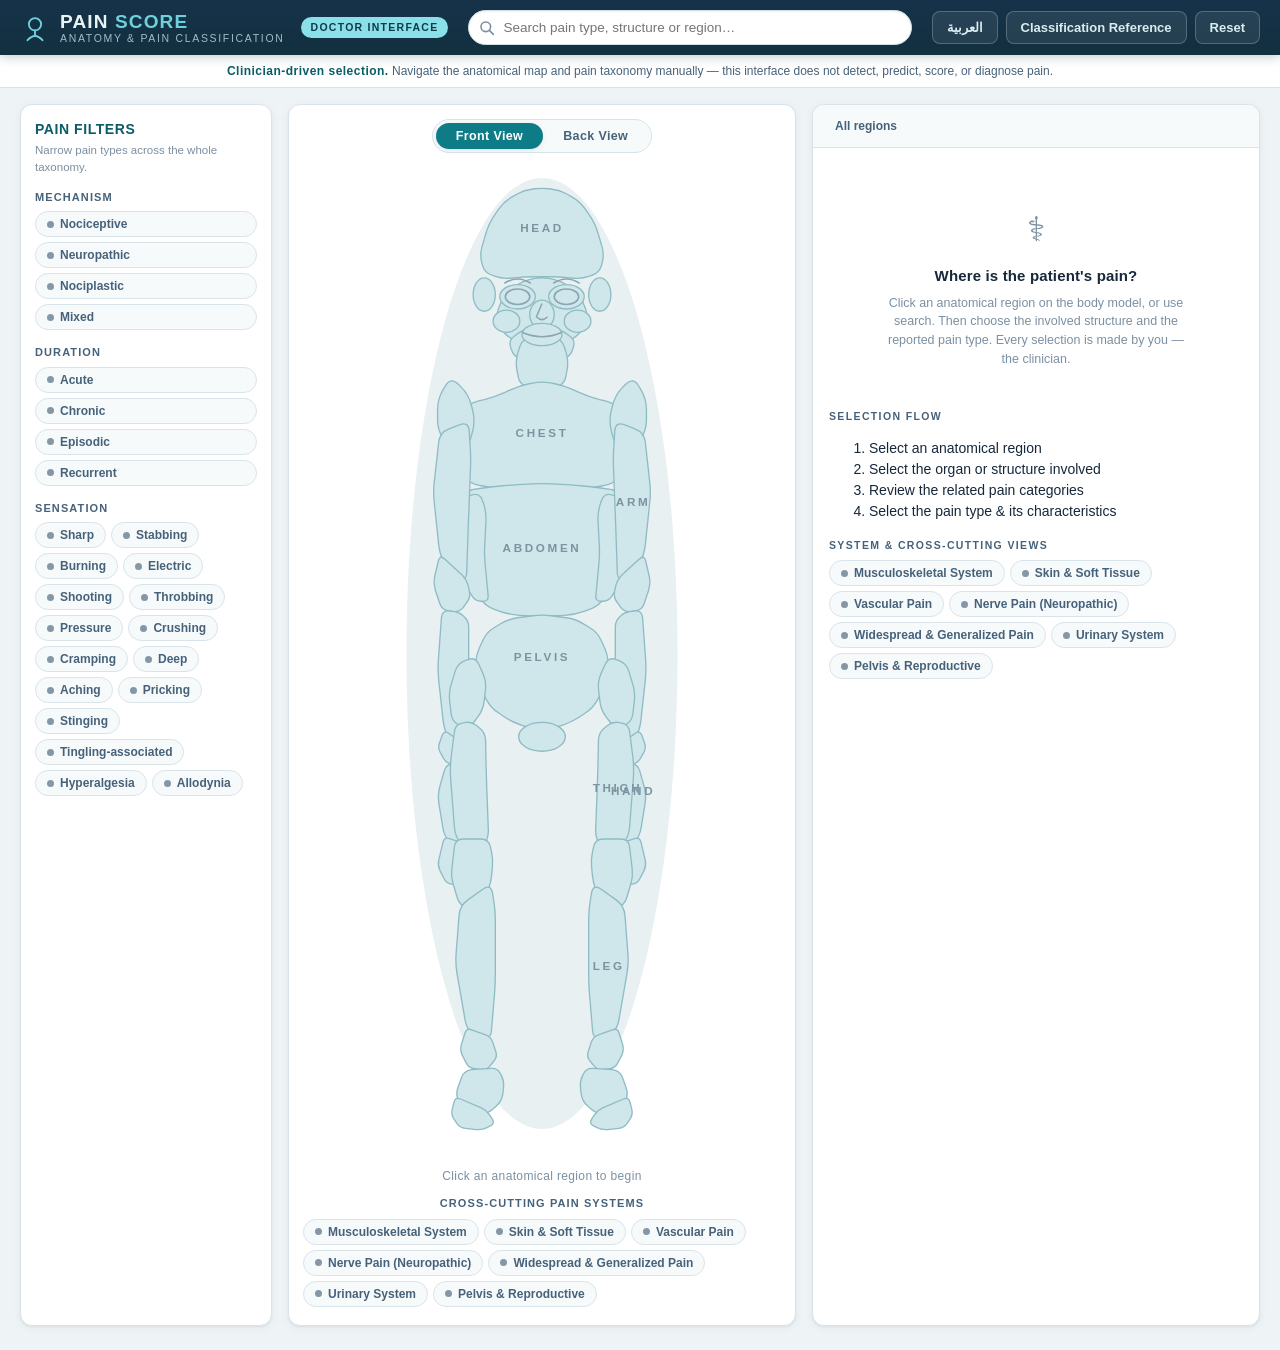
==== index.html @ d4c39cae "first commit" ====
<!DOCTYPE html>
<html lang="en">
<head>
  <meta charset="UTF-8">
  <meta name="viewport" content="width=device-width, initial-scale=1.0">
  <title>PAIN SCORE — Doctor Interface</title>
  <meta name="description" content="Interactive anatomy and pain-classification reference for clinicians. Frontend-only; no AI, no sensors, no backend.">
  <link rel="stylesheet" href="css/styles.css">
</head>
<body>

<header class="topbar">
  <div class="brand">
    <div class="logo" aria-hidden="true">
      <svg viewBox="0 0 32 32" width="30" height="30">
        <circle cx="16" cy="12" r="6.5" fill="none" stroke="currentColor" stroke-width="2"/>
        <path d="M8 29 Q16 20 24 29" fill="none" stroke="currentColor" stroke-width="2" stroke-linecap="round"/>
        <path d="M16 18.5 L16 24" stroke="currentColor" stroke-width="2" stroke-linecap="round"/>
      </svg>
    </div>
    <div class="brand-text">
      <span class="brand-name">PAIN&nbsp;<span class="accent">SCORE</span></span>
      <span class="brand-sub">Anatomy &amp; Pain Classification</span>
    </div>
    <span class="role-badge">Doctor Interface</span>
  </div>

  <div class="search-wrap">
    <svg class="search-icon" viewBox="0 0 20 20" width="16" height="16" aria-hidden="true">
      <circle cx="8.5" cy="8.5" r="6" fill="none" stroke="currentColor" stroke-width="2"/>
      <path d="M13 13 L18 18" stroke="currentColor" stroke-width="2" stroke-linecap="round"/>
    </svg>
    <input id="searchInput" type="search" placeholder="Search pain type, structure or region…"
           autocomplete="off" spellcheck="false" aria-label="Search pain type, structure or region">
    <div id="searchResults" class="search-results" hidden></div>
  </div>

  <div class="topbar-actions">
    <button id="langBtn" class="btn btn-ghost" type="button" aria-label="Switch language">العربية</button>
    <button id="refBtn" class="btn btn-ghost" type="button">Classification Reference</button>
    <button id="homeBtn" class="btn btn-ghost" type="button">Reset</button>
  </div>
</header>

<div class="notice">
  <strong>Clinician-driven selection.</strong>
  Navigate the anatomical map and pain taxonomy manually — this interface does not
  detect, predict, score, or diagnose pain.
</div>

<main class="layout">

  <!-- LEFT: filters -->
  <aside class="panel panel-left" aria-label="Pain filters">
    <div class="panel-head">
      <h2>Pain Filters</h2>
      <button id="clearFiltersBtn" class="btn btn-tiny" type="button" hidden>Clear all</button>
    </div>
    <p class="panel-hint">Narrow pain types across the whole taxonomy.</p>

    <div class="filter-group" data-filter="mechanisms">
      <h3>Mechanism</h3>
      <div class="chips" id="mechanismChips"></div>
    </div>
    <div class="filter-group" data-filter="durations">
      <h3>Duration</h3>
      <div class="chips" id="durationChips"></div>
    </div>
    <div class="filter-group" data-filter="characteristics">
      <h3>Sensation</h3>
      <div class="chips chips-wrap" id="sensationChips"></div>
    </div>
  </aside>

  <!-- CENTER: body model -->
  <section class="panel panel-center" aria-label="Interactive human anatomy">
    <div class="view-toggle" role="tablist" aria-label="Body view">
      <button class="view-btn active" data-view="front" role="tab" aria-selected="true" type="button">Front View</button>
      <button class="view-btn" data-view="back" role="tab" aria-selected="false" type="button">Back View</button>
    </div>

    <div class="body-stage">
      <div id="bodyFront" class="body-view is-active"></div>
      <div id="bodyBack" class="body-view"></div>
    </div>

    <div class="body-hint" id="bodyHint">Click an anatomical region to begin</div>

    <div class="quick-access">
      <h3>Cross-cutting pain systems</h3>
      <div class="chips chips-wrap" id="quickAccess"></div>
    </div>
  </section>

  <!-- RIGHT: detail panel -->
  <aside class="panel panel-right" id="detailPanel" aria-label="Pain classification detail">
    <nav class="breadcrumbs" id="breadcrumbs" aria-label="Breadcrumb"></nav>
    <div class="detail-scroll" id="detail"></div>
  </aside>

</main>

<!-- Classification reference modal -->
<div id="modal" class="modal" hidden>
  <div class="modal-backdrop" id="modalBackdrop"></div>
  <div class="modal-card" role="dialog" aria-modal="true" aria-labelledby="modalTitle">
    <div class="modal-head">
      <h2 id="modalTitle">Pain Classification Reference</h2>
      <button id="modalClose" class="btn btn-tiny" type="button" aria-label="Close">✕</button>
    </div>
    <div class="modal-body" id="modalBody"></div>
  </div>
</div>

<div id="tooltip" class="tooltip" hidden></div>

<script src="js/i18n.js"></script>
<script src="js/data/classification.js"></script>
<script src="js/data/head-face.js"></script>
<script src="js/data/eye.js"></script>
<script src="js/data/ent.js"></script>
<script src="js/data/neck.js"></script>
<script src="js/data/chest.js"></script>
<script src="js/data/back.js"></script>
<script src="js/data/abdomen.js"></script>
<script src="js/data/urinary.js"></script>
<script src="js/data/pelvis-repro.js"></script>
<script src="js/data/upper-limb.js"></script>
<script src="js/data/lower-limb.js"></script>
<script src="js/data/musculoskeletal.js"></script>
<script src="js/data/skin-soft-tissue.js"></script>
<script src="js/data/neuropathic.js"></script>
<script src="js/data/vascular.js"></script>
<script src="js/data/generalized.js"></script>
<script src="js/bodymap.js"></script>
<script src="js/app.js"></script>
</body>
</html>
---- css/styles.css ----
/* =====================================================================
   PAIN SCORE — Doctor Interface
   Clean medical UI. Frontend-only.
   ===================================================================== */

:root {
  --bg:            #eef3f5;
  --panel:         #ffffff;
  --panel-alt:     #f6fafb;
  --ink:           #16283a;
  --ink-soft:      #46627a;
  --ink-mute:      #7b90a2;
  --line:          #d9e4ea;
  --line-strong:   #c1d2db;
  --primary:       #0e7c86;
  --primary-dark:  #0a5c66;
  --primary-soft:  #e2f1f3;
  --accent:        #1f8fa8;
  --warn:          #c98a12;
  --warn-soft:     #fdf1d7;
  --danger:        #b3402f;
  --radius:        12px;
  --shadow-sm:     0 1px 2px rgba(22,40,58,.06), 0 2px 8px rgba(22,40,58,.05);
  --shadow-md:     0 6px 24px rgba(22,40,58,.12);
  --sans: "Segoe UI", -apple-system, BlinkMacSystemFont, "Helvetica Neue", Arial, "Noto Sans", sans-serif;
}

* { box-sizing: border-box; }

html, body { height: 100%; }

body {
  margin: 0;
  background: var(--bg);
  color: var(--ink);
  font-family: var(--sans);
  font-size: 14px;
  line-height: 1.5;
  -webkit-font-smoothing: antialiased;
}

h1, h2, h3, h4 { margin: 0; font-weight: 650; letter-spacing: .01em; }

button { font-family: inherit; }

/* ---------------------------------------------------------------- top bar */
.topbar {
  display: flex;
  align-items: center;
  gap: 20px;
  padding: 10px 20px;
  background: linear-gradient(180deg, #16324a, #12303f);
  color: #eaf3f6;
  position: sticky;
  top: 0;
  z-index: 40;
  box-shadow: 0 2px 10px rgba(18,48,63,.25);
}

.brand { display: flex; align-items: center; gap: 10px; }
.brand .logo { color: #6fd0dd; display: flex; }
.brand-text { display: flex; flex-direction: column; line-height: 1.15; }
.brand-name { font-size: 19px; font-weight: 700; letter-spacing: .06em; }
.brand-name .accent { color: #6fd0dd; }
.brand-sub { font-size: 10.5px; letter-spacing: .16em; text-transform: uppercase; color: #9fbcc9; }

.role-badge {
  margin-left: 6px;
  padding: 3px 10px;
  font-size: 10.5px;
  font-weight: 700;
  letter-spacing: .12em;
  text-transform: uppercase;
  color: #0d3b48;
  background: #8adfe9;
  border-radius: 20px;
}

.search-wrap {
  flex: 1 1 auto;
  max-width: 520px;
  position: relative;
  margin-left: auto;
}
.search-icon {
  position: absolute; left: 11px; top: 50%; transform: translateY(-50%);
  color: var(--ink-mute); pointer-events: none;
}
#searchInput {
  width: 100%;
  padding: 9px 12px 9px 34px;
  font-size: 13.5px;
  color: var(--ink);
  background: #fff;
  border: 1px solid #cfe0e6;
  border-radius: 22px;
  outline: none;
  box-shadow: inset 0 1px 2px rgba(22,40,58,.06);
}
#searchInput:focus { border-color: var(--accent); box-shadow: 0 0 0 3px rgba(31,143,168,.25); }

.search-results {
  position: absolute;
  top: calc(100% + 6px);
  left: 0; right: 0;
  background: #fff;
  border: 1px solid var(--line);
  border-radius: var(--radius);
  box-shadow: var(--shadow-md);
  max-height: 380px;
  overflow-y: auto;
  z-index: 60;
  padding: 6px;
}
.sr-group { padding: 6px 10px 2px; font-size: 10px; letter-spacing: .14em; text-transform: uppercase; color: var(--ink-mute); }
.sr-item {
  display: block; width: 100%; text-align: left;
  padding: 7px 10px; border: 0; background: none; cursor: pointer;
  border-radius: 8px; font-size: 13px; color: var(--ink);
}
.sr-item:hover, .sr-item:focus-visible { background: var(--primary-soft); outline: none; }
.sr-item .sr-path { display: block; font-size: 11px; color: var(--ink-mute); }
.sr-empty { padding: 12px; color: var(--ink-mute); font-size: 12.5px; text-align: center; }

.topbar-actions { display: flex; gap: 8px; }
.btn {
  border: 1px solid transparent;
  border-radius: 8px;
  padding: 8px 14px;
  font-size: 13px;
  font-weight: 600;
  cursor: pointer;
  transition: background .15s, color .15s, border-color .15s;
}
.btn-ghost { background: rgba(255,255,255,.08); color: #d9ecf1; border-color: rgba(255,255,255,.22); }
.btn-ghost:hover { background: rgba(255,255,255,.16); }
.btn-tiny { padding: 4px 10px; font-size: 11.5px; border-radius: 6px; background: var(--primary-soft); color: var(--primary-dark); border-color: #bfe0e4; }
.btn-tiny:hover { background: #cfeaec; }
.btn-primary { background: var(--primary); color: #fff; }
.btn-primary:hover { background: var(--primary-dark); }

/* ---------------------------------------------------------------- notice */
.notice {
  background: #fff;
  border-bottom: 1px solid var(--line);
  padding: 7px 20px;
  font-size: 12px;
  color: var(--ink-soft);
  text-align: center;
}
.notice strong { color: var(--primary-dark); letter-spacing: .04em; }

/* ---------------------------------------------------------------- layout */
.layout {
  display: grid;
  grid-template-columns: 252px minmax(0, 1fr) 448px;
  gap: 16px;
  padding: 16px 20px 24px;
  align-items: stretch;
  max-width: 1560px;
  margin: 0 auto;
}

.panel {
  background: var(--panel);
  border: 1px solid var(--line);
  border-radius: var(--radius);
  box-shadow: var(--shadow-sm);
  min-height: 0;
}

.panel-left { padding: 14px 14px 18px; }
.panel-right { display: flex; flex-direction: column; padding: 0; overflow: hidden; }
.panel-center { display: flex; flex-direction: column; align-items: center; padding: 14px 14px 18px; }

.panel-head { display: flex; align-items: center; justify-content: space-between; margin-bottom: 2px; }
.panel-head h2 { font-size: 14px; letter-spacing: .04em; text-transform: uppercase; color: var(--primary-dark); }
.panel-hint { margin: 0 0 12px; font-size: 11.5px; color: var(--ink-mute); }

/* ---------------------------------------------------------------- filters */
.filter-group { margin-bottom: 14px; }
.filter-group h3 {
  font-size: 11px; letter-spacing: .1em; text-transform: uppercase;
  color: var(--ink-soft); margin-bottom: 6px;
}
.chips { display: flex; flex-direction: column; gap: 5px; }
.chips-wrap { flex-direction: row; flex-wrap: wrap; }
.chip {
  display: inline-flex; align-items: center; gap: 6px;
  padding: 5px 11px;
  font-size: 12px; font-weight: 600;
  color: var(--ink-soft);
  background: var(--panel-alt);
  border: 1px solid var(--line);
  border-radius: 16px;
  cursor: pointer;
  transition: all .13s;
  text-align: left;
}
.chip:hover { border-color: var(--accent); color: var(--primary-dark); }
.chip[aria-pressed="true"] {
  background: var(--primary); color: #fff; border-color: var(--primary-dark);
}
.chip .dot { width: 7px; height: 7px; border-radius: 50%; background: currentColor; opacity: .65; }

/* ---------------------------------------------------------------- body stage */
.view-toggle {
  display: inline-flex;
  background: var(--panel-alt);
  border: 1px solid var(--line);
  border-radius: 20px;
  padding: 3px;
  margin-bottom: 6px;
}
.view-btn {
  border: 0; background: none; cursor: pointer;
  padding: 6px 20px; border-radius: 16px;
  font-size: 12.5px; font-weight: 650; letter-spacing: .03em;
  color: var(--ink-soft);
}
.view-btn.active { background: var(--primary); color: #fff; box-shadow: var(--shadow-sm); }

.body-stage {
  position: relative;
  width: 100%;
  flex: 1 1 auto;
  min-height: 420px;
  display: flex;
  align-items: flex-start;
  justify-content: center;
}
.body-view { display: none; width: 100%; max-width: 400px; }
.body-view.is-active { display: block; animation: fadein .25s ease; }
@keyframes fadein { from { opacity: 0; transform: translateY(4px); } to { opacity: 1; transform: none; } }
.body-svg { width: 100%; height: auto; display: block; }

.silhouette { fill: #e8f0f2; }

.region {
  fill: #cfe6ea;
  stroke: #8fbcc4;
  stroke-width: 1.2;
  cursor: pointer;
  transition: fill .15s, stroke .15s, opacity .2s;
}
.region:hover { fill: #9ed4dc; stroke: #3e8d99; }
.region:active { fill: #8ac6d0; }
.region.dimmed { opacity: .22; }
.region.has-match { fill: #ffe6a8; stroke: #c99a17; }
.region.has-match:hover { fill: #ffd97a; }
.region.current { fill: #8cc6d0; stroke: var(--primary-dark); stroke-width: 2.4; }
.region:focus-visible { outline: none; stroke: var(--primary-dark); stroke-width: 2.6; }

.g-decor path,
.g-decor ellipse { fill: none; stroke: #8aa6b2; stroke-width: 1.4; pointer-events: none; }
.g-tags text {
  fill: #7c93a1; font-size: 10.5px; font-weight: 700; letter-spacing: 2.4px;
  pointer-events: none; text-transform: uppercase;
}

.body-hint {
  margin-top: 8px;
  font-size: 12px;
  color: var(--ink-mute);
  letter-spacing: .03em;
  text-align: center;
  min-height: 18px;
}

.quick-access { width: 100%; margin-top: 10px; }
.quick-access h3 {
  font-size: 11px; letter-spacing: .1em; text-transform: uppercase;
  color: var(--ink-soft); margin-bottom: 7px; text-align: center;
}

/* ---------------------------------------------------------------- detail panel */
.breadcrumbs {
  display: flex; flex-wrap: wrap; align-items: center; gap: 4px;
  padding: 11px 16px;
  background: var(--panel-alt);
  border-bottom: 1px solid var(--line);
  font-size: 12px;
  min-height: 42px;
}
.crumb {
  border: 0; background: none; padding: 3px 6px; border-radius: 6px;
  cursor: pointer; color: var(--ink-soft); font-size: 12px; font-weight: 600;
}
.crumb:hover { background: var(--primary-soft); color: var(--primary-dark); }
.crumb.current { color: var(--ink); cursor: default; }
.crumb.current:hover { background: none; }
.crumb-sep { color: var(--line-strong); }

.detail-scroll { flex: 1 1 auto; overflow-y: auto; padding: 16px; }

.detail-empty { text-align: center; color: var(--ink-mute); padding: 40px 18px; }
.detail-empty .big { font-size: 34px; margin-bottom: 10px; }
.detail-empty h3 { color: var(--ink); font-size: 15px; margin-bottom: 6px; }
.detail-empty p { font-size: 12.5px; margin: 0 auto; max-width: 300px; }

.module-head { margin-bottom: 14px; }
.module-head h2 { font-size: 19px; }
.module-head .module-blurb { color: var(--ink-soft); font-size: 12.5px; margin-top: 4px; }
.module-stats { font-size: 11.5px; color: var(--ink-mute); margin-top: 6px; letter-spacing: .03em; }

.struct-grid { display: grid; grid-template-columns: 1fr 1fr; gap: 10px; }
.struct-card {
  text-align: left; cursor: pointer;
  background: var(--panel-alt);
  border: 1px solid var(--line);
  border-radius: 10px;
  padding: 11px 12px;
  transition: border-color .13s, box-shadow .13s, transform .13s;
}
.struct-card:hover { border-color: var(--accent); box-shadow: var(--shadow-sm); transform: translateY(-1px); }
.struct-card h4 { font-size: 13.5px; margin-bottom: 3px; }
.struct-card .count { font-size: 11px; color: var(--ink-mute); }
.struct-card .group-tag {
  display: inline-block; margin-top: 6px; font-size: 10px; letter-spacing: .08em;
  text-transform: uppercase; color: var(--primary-dark); background: var(--primary-soft);
  border-radius: 10px; padding: 2px 8px;
}

.group-label {
  font-size: 11px; letter-spacing: .12em; text-transform: uppercase; color: var(--ink-mute);
  margin: 16px 0 8px; padding-bottom: 4px; border-bottom: 1px solid var(--line);
}

.pain-row {
  display: flex; align-items: center; gap: 10px;
  width: 100%; text-align: left;
  padding: 9px 11px; margin-bottom: 6px;
  background: #fff; border: 1px solid var(--line); border-radius: 9px;
  cursor: pointer; transition: border-color .13s, box-shadow .13s;
}
.pain-row:hover { border-color: var(--accent); box-shadow: var(--shadow-sm); }
.pain-row.dimmed { opacity: .28; }
.pain-row .pname { font-size: 13px; font-weight: 600; flex: 1 1 auto; }
.pain-row .pchars { font-size: 11px; color: var(--ink-mute); }
.pain-row .arrow { color: var(--line-strong); }

.badge {
  display: inline-block; font-size: 10.5px; font-weight: 700;
  letter-spacing: .05em; padding: 2.5px 8px; border-radius: 10px;
  white-space: nowrap;
}
.badge-cat { background: #e8eef7; color: #33517a; }
.badge-cat.visceral { background: #fbe9e6; color: #97392c; }
.badge-cat.somatic { background: #e6f1f4; color: #246878; }
.badge-cat.neuro { background: #f0e9fb; color: #5b3b96; }
.badge-cat.vasc { background: #fde8ee; color: #96244a; }
.badge-cat.noci { background: #e9f7ec; color: #2a7242; }
.badge-cat.mixed { background: #f6efe2; color: #8a5f14; }
.badge-mech { background: var(--panel-alt); color: var(--ink-soft); border: 1px solid var(--line); }
.badge-dur { background: #eef2f5; color: var(--ink-soft); border: 1px solid var(--line); }

/* pain detail card */
.pain-detail { }
.pain-detail .pd-title { font-size: 20px; font-weight: 700; line-height: 1.25; }
.pain-detail .pd-path { font-size: 12px; color: var(--ink-mute); margin: 5px 0 12px; }
.pd-badges { display: flex; flex-wrap: wrap; gap: 6px; margin-bottom: 14px; }

.pd-section { margin-bottom: 16px; }
.pd-section h4 {
  font-size: 10.5px; letter-spacing: .13em; text-transform: uppercase;
  color: var(--ink-soft); margin-bottom: 6px;
}
.pd-desc { font-size: 13px; color: var(--ink); background: var(--panel-alt); border-left: 3px solid var(--accent); padding: 9px 12px; border-radius: 0 8px 8px 0; }
.pd-list { list-style: none; margin: 0; padding: 0; display: flex; flex-wrap: wrap; gap: 6px; }
.pd-list li {
  font-size: 12px; padding: 4px 10px; border-radius: 12px;
  background: #fff; border: 1px solid var(--line); color: var(--ink-soft);
}
.pd-list.dot li { background: var(--primary-soft); border-color: #c8e2e6; color: var(--primary-dark); font-weight: 600; }
.pd-note {
  font-size: 11px; color: var(--ink-mute); margin-top: 14px; padding-top: 10px;
  border-top: 1px dashed var(--line-strong);
}
.pd-nav { display: flex; gap: 8px; margin-top: 16px; }

/* filtered results */
.filter-summary { font-size: 12.5px; color: var(--ink-soft); margin-bottom: 12px; }
.result-group { margin-bottom: 14px; }
.result-group h4 { font-size: 12px; color: var(--primary-dark); margin-bottom: 6px; cursor: pointer; }

/* ---------------------------------------------------------------- tooltip */
.tooltip {
  position: fixed;
  z-index: 100;
  pointer-events: none;
  background: #16324a;
  color: #eaf3f6;
  padding: 7px 11px;
  border-radius: 8px;
  font-size: 12px;
  font-weight: 600;
  box-shadow: var(--shadow-md);
  white-space: nowrap;
  transform: translate(-50%, calc(-100% - 12px));
}
.tooltip .tt-sub { display: block; font-weight: 400; font-size: 10.5px; color: #a8c6d4; letter-spacing: .04em; }

/* ---------------------------------------------------------------- modal */
.modal { position: fixed; inset: 0; z-index: 90; }
.modal-backdrop { position: absolute; inset: 0; background: rgba(14,32,44,.45); backdrop-filter: blur(2px); }
.modal-card {
  position: absolute; top: 50%; left: 50%; transform: translate(-50%, -50%);
  width: min(720px, calc(100vw - 40px)); max-height: 84vh;
  background: #fff; border-radius: 14px; box-shadow: 0 20px 60px rgba(10,26,38,.35);
  display: flex; flex-direction: column; overflow: hidden;
}
.modal-head {
  display: flex; align-items: center; justify-content: space-between;
  padding: 14px 18px; border-bottom: 1px solid var(--line); background: var(--panel-alt);
}
.modal-head h2 { font-size: 16px; color: var(--primary-dark); }
.modal-body { padding: 16px 18px 22px; overflow-y: auto; }
.modal-body h3 { font-size: 13.5px; color: var(--ink); margin: 16px 0 6px; }
.modal-body h3:first-child { margin-top: 0; }
.modal-body p { font-size: 12.5px; color: var(--ink-soft); margin: 0 0 6px; }
.modal-body ul { margin: 4px 0 8px; padding-left: 20px; font-size: 12.5px; color: var(--ink-soft); }
.modal-body .note-box {
  background: var(--warn-soft); border: 1px solid #ecd9a8; color: #6b5216;
  border-radius: 8px; padding: 10px 12px; font-size: 12px; margin-top: 14px;
}
.ref-table { width: 100%; border-collapse: collapse; font-size: 12.5px; margin-top: 6px; }
.ref-table th, .ref-table td { text-align: left; padding: 6px 8px; border-bottom: 1px solid var(--line); vertical-align: top; }
.ref-table th { font-size: 10.5px; letter-spacing: .1em; text-transform: uppercase; color: var(--ink-mute); }

/* ---------------------------------------------------------------- responsive */
@media (max-width: 1180px) {
  .layout { grid-template-columns: 220px minmax(0, 1fr) 400px; }
}
@media (max-width: 1000px) {
  .layout { grid-template-columns: 1fr; }
  .panel-left { order: 3; }
  .panel-center { order: 1; }
  .panel-right { order: 2; min-height: 320px; }
  .body-stage { min-height: 340px; }
  .search-wrap { max-width: none; order: 5; flex-basis: 100%; margin-left: 0; }
  .topbar { flex-wrap: wrap; }
  .topbar-actions { margin-left: auto; }
  .struct-grid { grid-template-columns: 1fr; }
}
@media (max-width: 640px) {
  .layout { padding: 12px 10px 18px; gap: 12px; }
  .topbar { padding: 10px 12px; gap: 10px; }
  .role-badge { display: none; }
  .brand-sub { display: none; }
}

/* ---------------------------------------------------------------- RTL (Arabic) */
html[dir="rtl"] body { direction: rtl; text-align: right; }

html[dir="rtl"] .search-wrap { margin-left: 0; margin-right: auto; }
html[dir="rtl"] .search-icon { left: auto; right: 11px; }
html[dir="rtl"] #searchInput { padding: 9px 34px 9px 12px; }
html[dir="rtl"] .topbar-actions { margin-left: 0; margin-right: auto; }

html[dir="rtl"] .panel-head,
html[dir="rtl"] .pd-nav,
html[dir="rtl"] .result-group h4 { direction: rtl; }

/* flex rows read right-to-left */
html[dir="rtl"] .topbar,
html[dir="rtl"] .breadcrumbs,
html[dir="rtl"] .pd-badges,
html[dir="rtl"] .pd-list,
html[dir="rtl"] .chips,
html[dir="rtl"] .pain-row,
html[dir="rtl"] .struct-card,
html[dir="rtl"] .view-toggle,
html[dir="rtl"] .modal-head { direction: rtl; }

html[dir="rtl"] .pain-row .arrow { transform: scaleX(-1); }
html[dir="rtl"] .pd-desc { border-left: none; border-right: 3px solid var(--accent); border-radius: 8px 0 0 8px; }
html[dir="rtl"] .crumb-sep { transform: scaleX(-1); }

/* the body figure itself stays LTR — anatomy diagrams are not mirrored */
html[dir="rtl"] .body-stage { direction: ltr; }
html[dir="rtl"] .g-tags text { direction: ltr; }

html[dir="rtl"] .tooltip { transform: translate(-50%, calc(-100% - 12px)); }
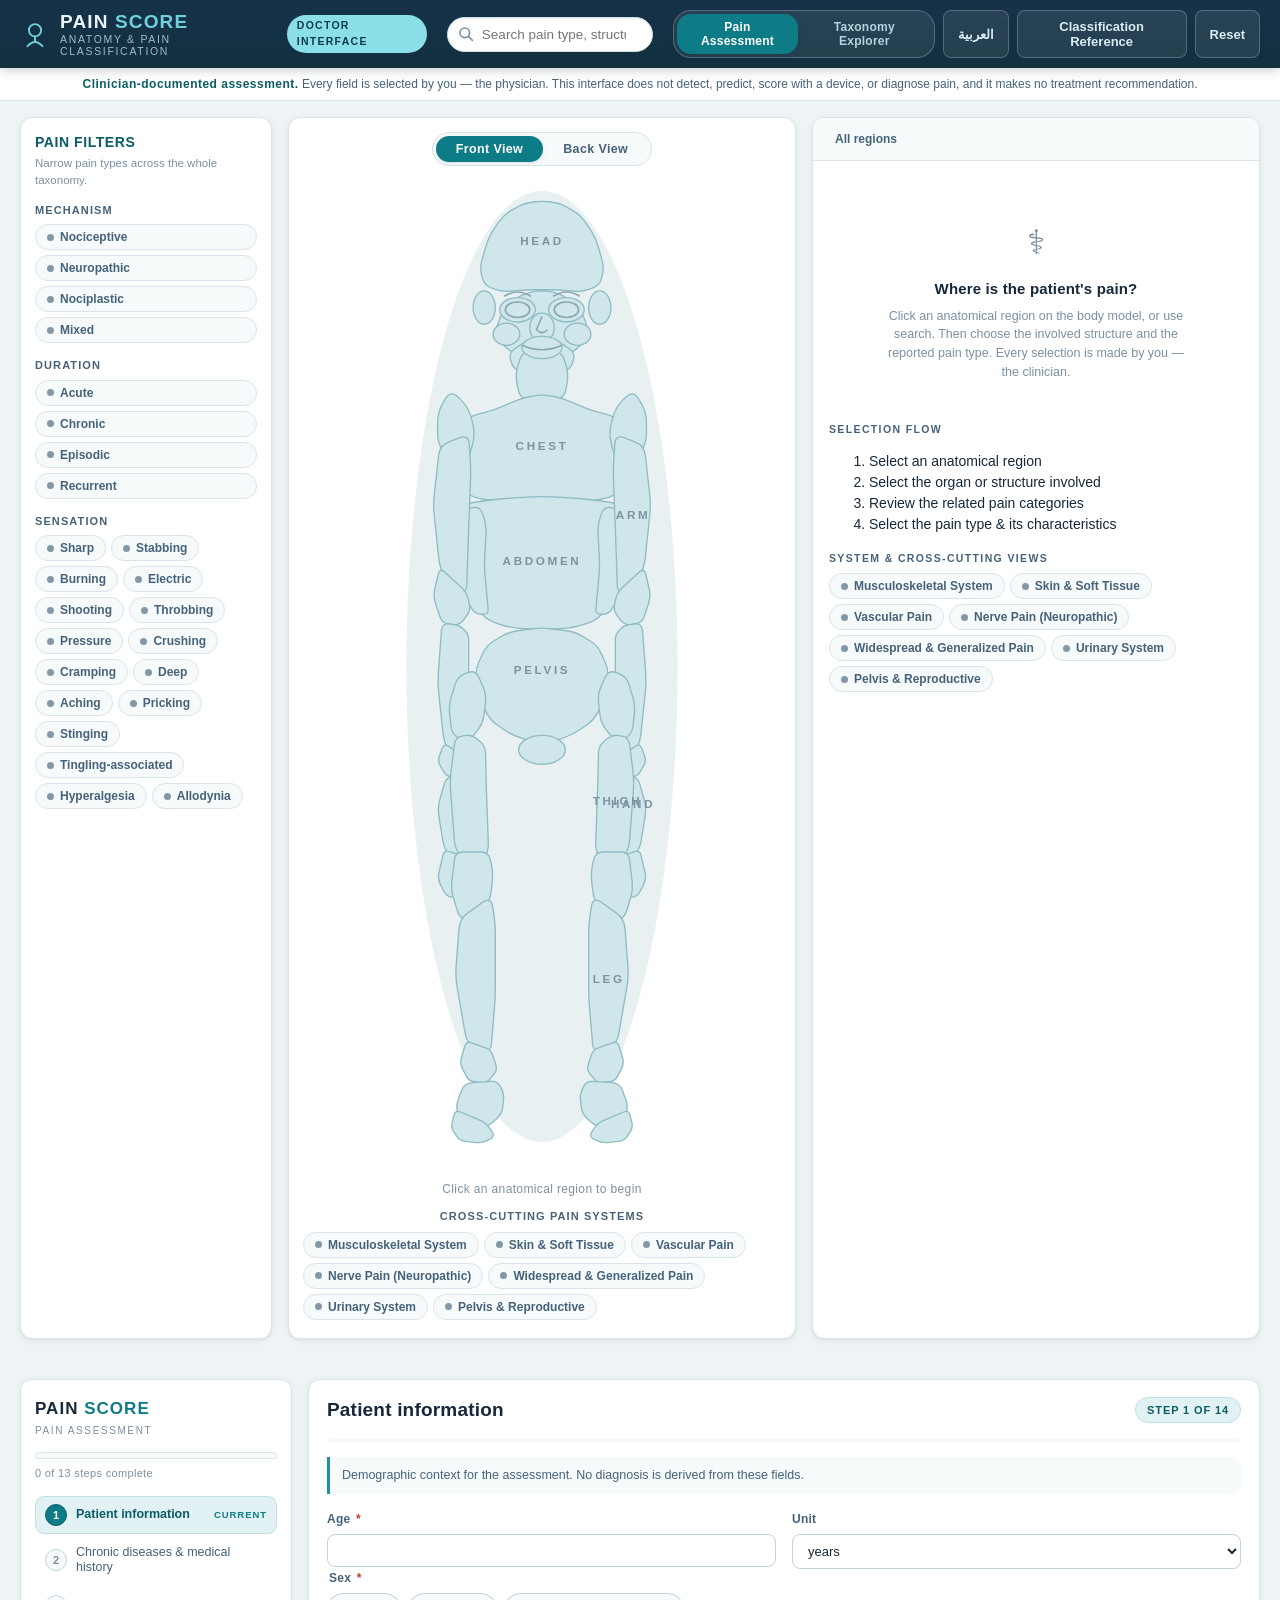
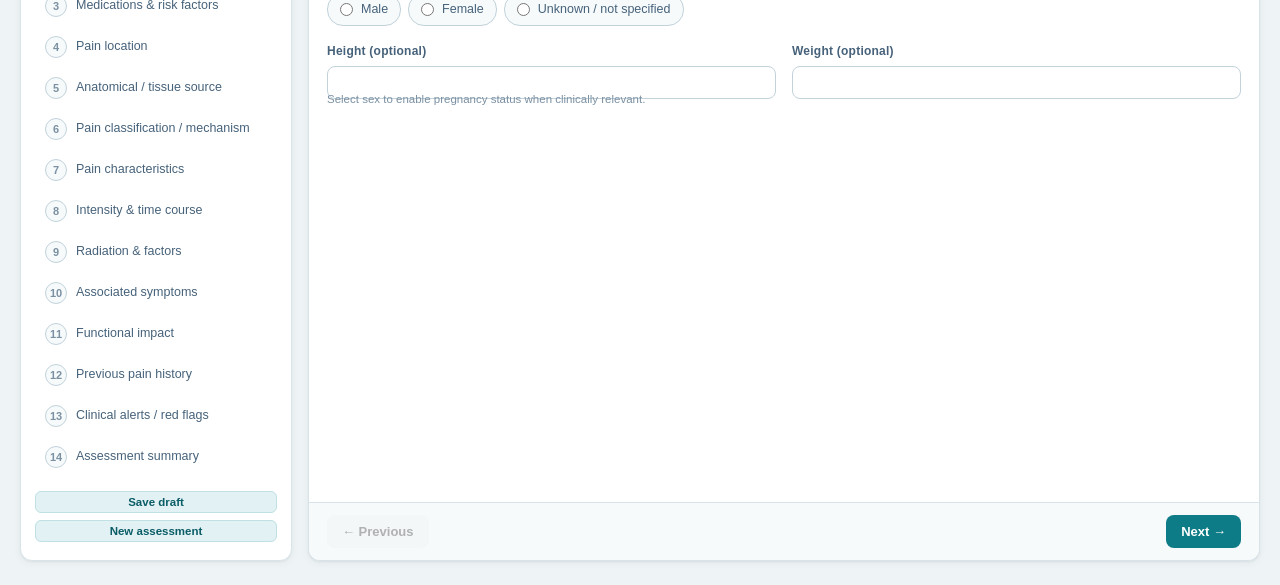
==== commit 51a0cf14: "Add end-to-end tests for mode switching and wizard functionality - Implement `test-modes.js` to veri" ====
--- a/index.html
+++ b/index.html
@@ -36,6 +36,10 @@
   </div>
 
   <div class="topbar-actions">
+    <div class="mode-switch" role="tablist" aria-label="Application mode">
+      <button class="mode-btn active" data-mode="assess" role="tab" aria-selected="true" type="button">Pain Assessment</button>
+      <button class="mode-btn" data-mode="explore" role="tab" aria-selected="false" type="button">Taxonomy Explorer</button>
+    </div>
     <button id="langBtn" class="btn btn-ghost" type="button" aria-label="Switch language">العربية</button>
     <button id="refBtn" class="btn btn-ghost" type="button">Classification Reference</button>
     <button id="homeBtn" class="btn btn-ghost" type="button">Reset</button>
@@ -48,7 +52,7 @@
   detect, predict, score, or diagnose pain.
 </div>
 
-<main class="layout">
+<main class="layout" id="explorerView" hidden>
 
   <!-- LEFT: filters -->
   <aside class="panel panel-left" aria-label="Pain filters">
@@ -112,10 +116,63 @@
   </div>
 </div>
 
+<!-- Assessment wizard -->
+<main id="wizardView" class="wizard-view">
+  <aside class="wiz-side" aria-label="Assessment steps">
+    <div class="wiz-side-head">
+      <span class="wiz-brand">PAIN&nbsp;<span class="accent">SCORE</span></span>
+      <span class="wiz-sub">Pain Assessment</span>
+    </div>
+    <div class="wiz-progress-top">
+      <div class="wiz-progress-track"><div id="wizBar" class="wiz-progress-bar" role="progressbar"
+        aria-valuemin="0" aria-valuemax="100" aria-valuenow="0"></div></div>
+      <div id="wizProgressLabel" class="wiz-progress-label"></div>
+    </div>
+    <ol id="wizSteps" class="wiz-steps"></ol>
+    <div class="wiz-side-actions">
+      <button id="wizSaveDraft" class="btn btn-tiny" type="button">Save draft</button>
+      <button id="wizNew" class="btn btn-tiny" type="button">New assessment</button>
+    </div>
+  </aside>
+
+  <section class="wiz-main">
+    <div id="wizDraftBar" class="wiz-draft-bar" hidden></div>
+    <header class="wiz-head">
+      <div>
+        <h2 id="wizTitle"></h2>
+      </div>
+      <span id="wizBadge" class="wiz-badge"></span>
+    </header>
+    <div class="wiz-progress-thin"><div id="wizBarThin" class="wiz-progress-thin-bar"></div></div>
+    <div id="wizErrors" class="wiz-errors" hidden tabindex="-1"></div>
+    <div id="wizBody" class="wiz-body"></div>
+    <footer class="wiz-foot">
+      <button id="wizPrev" class="btn" type="button">← Previous</button>
+      <span id="wizSaveState" class="wiz-save-state" aria-live="polite"></span>
+      <button id="wizNext" class="btn btn-primary" type="button">Next →</button>
+    </footer>
+  </section>
+</main>
+
+<!-- Assessment confirm dialog -->
+<div id="wizConfirm" class="modal" hidden>
+  <div class="modal-backdrop" id="wizConfirmBackdrop"></div>
+  <div class="modal-card" role="alertdialog" aria-modal="true" aria-labelledby="wizConfirmTitle" aria-describedby="wizConfirmBody">
+    <div class="modal-head"><h2 id="wizConfirmTitle"></h2></div>
+    <div class="modal-body" id="wizConfirmBody"></div>
+    <div class="modal-foot">
+      <button class="btn btn-tiny" type="button" id="wizConfirmNo">No</button>
+      <button class="btn btn-primary" type="button" id="wizConfirmYes">Continue</button>
+    </div>
+  </div>
+</div>
+
 <div id="tooltip" class="tooltip" hidden></div>
 
 <script src="js/i18n.js"></script>
 <script src="js/data/classification.js"></script>
+<script src="js/data/assessment-options.js"></script>
+<script src="js/data/pain-descriptors.js"></script>
 <script src="js/data/head-face.js"></script>
 <script src="js/data/eye.js"></script>
 <script src="js/data/ent.js"></script>
@@ -134,5 +191,6 @@
 <script src="js/data/generalized.js"></script>
 <script src="js/bodymap.js"></script>
 <script src="js/app.js"></script>
+<script src="js/wizard.js"></script>
 </body>
 </html>
--- a/css/styles.css
+++ b/css/styles.css
@@ -482,3 +482,341 @@
 
 html[dir="rtl"] .tooltip { transform: translate(-50%, calc(-100% - 12px)); }
 
+/* =====================================================================
+   Mode switch (assessment / explorer)
+   ===================================================================== */
+.mode-switch {
+  display: inline-flex;
+  background: rgba(255,255,255,.08);
+  border: 1px solid rgba(255,255,255,.22);
+  border-radius: 18px;
+  padding: 3px;
+}
+.mode-btn {
+  border: 0; background: none; cursor: pointer;
+  padding: 5px 14px; border-radius: 14px;
+  font-size: 12px; font-weight: 650; letter-spacing: .02em;
+  color: #b6d3dd;
+}
+.mode-btn.active { background: var(--primary); color: #fff; box-shadow: var(--shadow-sm); }
+.mode-btn:hover:not(.active) { color: #eaf3f6; }
+
+/* =====================================================================
+   Assessment wizard
+   ===================================================================== */
+.wizard-view {
+  display: grid;
+  grid-template-columns: 272px minmax(0, 1fr);
+  gap: 0;
+  max-width: 1560px;
+  margin: 0 auto;
+  padding: 16px 20px 24px;
+  min-height: calc(100vh - 96px);
+}
+.wizard-view[hidden] { display: none; }
+
+/* ---- sidebar ---- */
+.wiz-side {
+  background: var(--panel);
+  border: 1px solid var(--line);
+  border-radius: var(--radius);
+  box-shadow: var(--shadow-sm);
+  padding: 16px 14px 18px;
+  display: flex; flex-direction: column;
+  position: sticky; top: 66px; align-self: start;
+  max-height: calc(100vh - 90px);
+}
+.wiz-side-head { margin-bottom: 14px; }
+.wiz-brand { font-size: 17px; font-weight: 700; letter-spacing: .06em; color: var(--ink); }
+.wiz-brand .accent { color: var(--primary); }
+.wiz-sub {
+  display: block; font-size: 10px; letter-spacing: .16em; text-transform: uppercase;
+  color: var(--ink-mute); margin-top: 2px;
+}
+.wiz-progress-top { margin-bottom: 14px; }
+.wiz-progress-track { height: 7px; background: var(--panel-alt); border: 1px solid var(--line); border-radius: 20px; overflow: hidden; }
+.wiz-progress-bar { height: 100%; width: 0; background: linear-gradient(90deg, var(--primary), var(--accent)); transition: width .3s; }
+.wiz-progress-label { font-size: 11px; color: var(--ink-mute); margin-top: 6px; letter-spacing: .03em; }
+
+.wiz-steps { list-style: none; margin: 0; padding: 0; flex: 1 1 auto; overflow-y: auto; }
+.wstep { margin-bottom: 3px; }
+.wstep-btn {
+  display: flex; align-items: center; gap: 9px; width: 100%; text-align: left;
+  border: 1px solid transparent; background: none; cursor: pointer;
+  padding: 7px 9px; border-radius: 9px; font-size: 12.5px; color: var(--ink-soft);
+  transition: background .13s, color .13s;
+}
+.wstep-btn:hover { background: var(--primary-soft); }
+.wstep-no {
+  flex: 0 0 22px; height: 22px; border-radius: 50%;
+  display: inline-flex; align-items: center; justify-content: center;
+  font-size: 11px; font-weight: 700;
+  background: var(--panel-alt); border: 1px solid var(--line-strong); color: var(--ink-mute);
+}
+.wstep-t { flex: 1 1 auto; line-height: 1.25; }
+.wstep-here { font-size: 9.5px; letter-spacing: .1em; text-transform: uppercase; color: var(--primary); }
+.wstep.cur .wstep-btn { background: var(--primary-soft); border-color: #bfe0e4; color: var(--primary-dark); font-weight: 650; }
+.wstep.cur .wstep-no { background: var(--primary); border-color: var(--primary-dark); color: #fff; }
+.wstep.done .wstep-no { background: #e3f3ec; border-color: #7fbf9e; color: #2a7242; }
+.wiz-side-actions { display: flex; flex-direction: column; gap: 7px; margin-top: 12px; }
+
+/* ---- main column ---- */
+.wiz-main {
+  background: var(--panel);
+  border: 1px solid var(--line);
+  border-radius: var(--radius);
+  box-shadow: var(--shadow-sm);
+  margin-left: 16px;
+  display: flex; flex-direction: column;
+  min-height: 0;
+}
+.wiz-draft-bar { margin: 12px 18px 0; }
+.draft-msg {
+  background: var(--warn-soft); border: 1px solid #ecd9a8; color: #6b5216;
+  border-radius: 9px; padding: 9px 12px; font-size: 12.5px;
+  display: flex; align-items: center; gap: 10px; flex-wrap: wrap;
+}
+.wiz-head {
+  display: flex; align-items: center; justify-content: space-between; gap: 14px;
+  padding: 16px 18px 6px;
+}
+.wiz-head h2 { font-size: 19px; color: var(--ink); }
+.wiz-badge {
+  flex: 0 0 auto; font-size: 11px; font-weight: 700; letter-spacing: .08em;
+  text-transform: uppercase; color: var(--primary-dark);
+  background: var(--primary-soft); border: 1px solid #bfe0e4; border-radius: 14px; padding: 4px 11px;
+}
+.wiz-progress-thin { height: 5px; background: var(--panel-alt); margin: 8px 18px 0; border-radius: 20px; overflow: hidden; }
+.wiz-progress-thin-bar { height: 100%; width: 0; background: linear-gradient(90deg, var(--primary), var(--accent)); transition: width .3s; }
+.wiz-errors {
+  margin: 10px 18px 0; background: #fdeeea; border: 1px solid #efc3b8; color: #8f3222;
+  border-radius: 9px; padding: 10px 13px; font-size: 12.5px;
+}
+.wiz-errors[hidden] { display: none; }
+.wiz-errors ul { margin: 6px 0 0; padding-left: 19px; }
+.wiz-errors strong { display: block; }
+
+.wiz-body { flex: 1 1 auto; overflow-y: auto; padding: 14px 18px 18px; }
+
+.wiz-foot {
+  display: flex; align-items: center; gap: 12px;
+  padding: 12px 18px; border-top: 1px solid var(--line); background: var(--panel-alt);
+  border-radius: 0 0 var(--radius) var(--radius);
+}
+.wiz-foot .btn-primary { margin-left: auto; }
+.wiz-save-state { font-size: 11.5px; color: var(--ink-mute); }
+
+/* ---- form primitives ---- */
+.fhint-top {
+  font-size: 12.5px; color: var(--ink-soft); background: var(--panel-alt);
+  border-left: 3px solid var(--accent); padding: 9px 12px; border-radius: 0 8px 8px 0;
+  margin-bottom: 16px;
+}
+.fblock { margin-bottom: 16px; }
+.fblock-inline { margin-bottom: 0; }
+.frow { display: flex; gap: 16px; align-items: flex-start; flex-wrap: wrap; }
+.frow > .fblock { flex: 1 1 240px; min-width: 200px; }
+.frow-2 > .fblock { flex: 1 1 300px; }
+.fseparate { height: 1px; background: var(--line); margin: 18px 0; }
+
+.flabel {
+  display: block; font-size: 12px; font-weight: 650; color: var(--ink-soft);
+  margin-bottom: 6px; letter-spacing: .02em;
+}
+.flabel .req { color: var(--danger); margin-left: 2px; }
+.fhint { font-size: 11.5px; color: var(--ink-mute); margin: -8px 0 14px; }
+.fblock + .fhint { margin-top: -10px; }
+.finput {
+  width: 100%; padding: 8px 11px; font-size: 13px; font-family: inherit;
+  color: var(--ink); background: #fff; border: 1px solid var(--line-strong);
+  border-radius: 8px; outline: none; transition: border-color .13s, box-shadow .13s;
+}
+.finput:focus { border-color: var(--accent); box-shadow: 0 0 0 3px rgba(31,143,168,.18); }
+.farea { resize: vertical; min-height: 56px; }
+select.finput { cursor: pointer; }
+.fcheck { display: inline-flex; align-items: center; gap: 8px; font-size: 12.5px; color: var(--ink-soft); cursor: pointer; }
+
+fieldset.fradio-set { border: 0; margin: 0; padding: 0; }
+.fradio { display: flex; flex-direction: column; gap: 6px; }
+.fradio-wrap { flex-direction: row; flex-wrap: wrap; gap: 7px; }
+.rlab {
+  display: inline-flex; align-items: center; gap: 8px; cursor: pointer;
+  padding: 6px 12px; border: 1px solid var(--line-strong); border-radius: 16px;
+  background: var(--panel-alt); font-size: 12.5px; color: var(--ink-soft);
+  transition: all .13s;
+}
+.rlab:hover { border-color: var(--accent); color: var(--primary-dark); }
+.rlab input { margin: 0; accent-color: var(--primary); }
+.rlab.on { background: var(--primary); border-color: var(--primary-dark); color: #fff; font-weight: 650; }
+.rlab.on input { accent-color: #fff; }
+
+.fchips { margin-top: 4px; }
+.fchips .chip input { position: absolute; opacity: 0; width: 1px; height: 1px; }
+.fchips .chip { position: relative; cursor: pointer; }
+.fchips .chip.on { background: var(--primary); color: #fff; border-color: var(--primary-dark); }
+.fgroup-head {
+  font-size: 11px; letter-spacing: .09em; text-transform: uppercase; color: var(--primary-dark);
+  margin: 14px 0 7px; padding-bottom: 4px; border-bottom: 1px solid var(--line);
+}
+.fgroup-head:first-child { margin-top: 4px; }
+
+.fempty {
+  font-size: 12.5px; color: var(--ink-mute); text-align: center;
+  padding: 18px 12px; border: 1px dashed var(--line-strong); border-radius: 9px;
+}
+.has-err .flabel, .has-err .fgroup-head { color: var(--danger); }
+.has-err .finput { border-color: var(--danger); box-shadow: 0 0 0 3px rgba(179,64,47,.12); }
+.has-err.fblock, .has-err { border-radius: 8px; }
+
+/* ---- medications ---- */
+.med-card {
+  border: 1px solid var(--line); border-radius: 10px; padding: 12px 12px 4px;
+  background: var(--panel-alt); margin-bottom: 10px;
+}
+.med-head { display: flex; align-items: center; justify-content: space-between; margin-bottom: 8px; }
+.med-no {
+  font-size: 11px; font-weight: 700; color: #fff; background: var(--primary);
+  border-radius: 50%; width: 20px; height: 20px;
+  display: inline-flex; align-items: center; justify-content: center;
+}
+.med-del { background: #fbe9e6; color: #97392c; border-color: #e8c4bb; }
+
+/* ---- body-map location picker ---- */
+.loc-wrap { background: var(--panel-alt); border: 1px solid var(--line); border-radius: 10px; padding: 12px; margin-bottom: 16px; }
+.loc-toggle { margin: 0 auto 8px; }
+.loc-stage { width: 100%; max-width: 400px; margin: 0 auto; }
+.loc-list { display: flex; flex-direction: column; gap: 8px; }
+.loc-row {
+  display: flex; align-items: center; gap: 12px; flex-wrap: wrap;
+  background: #fff; border: 1px solid var(--line); border-radius: 9px; padding: 8px 11px;
+}
+.loc-name { font-size: 13px; font-weight: 650; flex: 0 0 auto; }
+.loc-side { display: flex; gap: 6px; align-items: center; flex-wrap: wrap; flex: 1 1 auto; }
+.loc-side .chip { padding: 4px 10px; font-size: 11.5px; }
+.loc-del { background: #fbe9e6; color: #97392c; border-color: #e8c4bb; }
+.region.picked { fill: #ffd97a !important; stroke: #b8860b !important; stroke-width: 2.4; }
+.region.picked:hover { fill: #ffcf5c !important; }
+.fcount { color: var(--ink-mute); font-weight: 400; }
+
+/* ---- radiation diagram ---- */
+.rad-wrap { background: #fff; border: 1px solid var(--line); border-radius: 9px; padding: 8px; }
+.rad-svg { width: 100%; height: auto; display: block; }
+.rad-lab { fill: var(--ink); font-size: 11.5px; font-weight: 650; }
+.rad-sub { fill: var(--ink-mute); font-size: 10.5px; }
+
+/* ---- NRS scale ---- */
+.nrs { display: flex; gap: 4px; margin-top: 4px; }
+.nrs-btn {
+  flex: 1 1 0; min-width: 30px; padding: 9px 0; border-radius: 7px;
+  border: 1px solid var(--line-strong); background: var(--panel-alt);
+  font-size: 13.5px; font-weight: 700; color: var(--ink-soft); cursor: pointer;
+  transition: all .12s; font-family: inherit;
+}
+.nrs-btn:hover { border-color: var(--accent); color: var(--primary-dark); }
+.nrs-btn:focus-visible { outline: none; border-color: var(--primary-dark); box-shadow: 0 0 0 3px rgba(14,124,134,.25); }
+.nrs-btn.sel { background: var(--primary); border-color: var(--primary-dark); color: #fff; }
+.nrs-btn.band-0 { background: #f2f7f8; }
+.nrs-btn.band-1-3 { background: #eef6ee; }
+.nrs-btn.band-4-6 { background: #fdf3d9; }
+.nrs-btn.band-7-9 { background: #fbe9e0; }
+.nrs-btn.band-10 { background: #f9e0dc; }
+.nrs-btn.sel.band-0, .nrs-btn.sel.band-1-3, .nrs-btn.sel.band-4-6,
+.nrs-btn.sel.band-7-9, .nrs-btn.sel.band-10 { background: var(--primary); color: #fff; }
+.nrs-caption { font-size: 12px; color: var(--ink-soft); margin-top: 7px; font-weight: 600; }
+.nrs-caption .nrs-none { color: var(--ink-mute); font-weight: 400; }
+.band-text-0 { color: var(--ink-mute); }
+.band-text-1-3 { color: #2a7242; }
+.band-text-4-6 { color: #8a5f14; }
+.band-text-7-9 { color: #97392c; }
+.band-text-10 { color: #7c2418; }
+
+/* ---- clinical alerts ---- */
+.falert-top {
+  font-size: 13px; font-weight: 700; color: #8f3222;
+  background: #fdeeea; border: 1px solid #efc3b8; border-radius: 9px; padding: 10px 13px;
+  margin-bottom: 12px;
+}
+.falert-top + .fhint-top { border-left-color: var(--danger); }
+
+/* ---- summary ---- */
+.sum-note {
+  font-size: 12px; color: var(--ink-mute); margin-bottom: 14px;
+  padding-bottom: 10px; border-bottom: 1px dashed var(--line-strong);
+}
+.sum-warn {
+  font-size: 12.5px; color: #6b5216; background: var(--warn-soft);
+  border: 1px solid #ecd9a8; border-radius: 8px; padding: 8px 12px; margin-bottom: 14px;
+}
+.sum-card {
+  border: 1px solid var(--line); border-radius: 11px; margin-bottom: 14px;
+  background: #fff; box-shadow: var(--shadow-sm); overflow: hidden;
+}
+.sum-head {
+  display: flex; align-items: center; justify-content: space-between; gap: 10px;
+  padding: 10px 14px; background: var(--panel-alt); border-bottom: 1px solid var(--line);
+}
+.sum-head h3 { font-size: 13.5px; color: var(--primary-dark); letter-spacing: .03em; }
+.sum-body { padding: 6px 14px 12px; }
+.dl-row { display: flex; gap: 14px; padding: 6px 0; border-bottom: 1px solid #eef3f5; font-size: 12.5px; }
+.dl-row:last-child { border-bottom: 0; }
+.dl-k { flex: 0 0 168px; color: var(--ink-mute); font-weight: 600; }
+.dl-v { flex: 1 1 auto; color: var(--ink); }
+.dl-v.empty { color: var(--ink-mute); font-style: italic; }
+.alert-list { margin: 6px 0 0; padding-left: 20px; font-size: 12.5px; color: #8f3222; }
+.alert-list li { margin-bottom: 4px; }
+.sum-disclaimer {
+  font-size: 11.5px; color: var(--ink-mute); margin: 6px 0 16px; padding: 10px 12px;
+  background: var(--panel-alt); border: 1px dashed var(--line-strong); border-radius: 8px;
+}
+.sum-actions { display: flex; gap: 10px; padding-bottom: 6px; }
+.modal-foot { display: flex; justify-content: flex-end; gap: 10px; padding: 0 18px 16px; }
+
+/* ---- wizard RTL ---- */
+html[dir="rtl"] .wizard-view { direction: rtl; }
+html[dir="rtl"] .wiz-main { margin-left: 0; margin-right: 16px; }
+html[dir="rtl"] .wiz-side { direction: rtl; }
+html[dir="rtl"] .wstep-btn { text-align: right; }
+html[dir="rtl"] .wiz-foot .btn-primary { margin-left: 0; margin-right: auto; }
+html[dir="rtl"] .fhint-top { border-left: none; border-right: 3px solid var(--accent); border-radius: 8px 0 0 8px; }
+html[dir="rtl"] .dl-row { flex-direction: row; }
+html[dir="rtl"] .frow { direction: rtl; }
+html[dir="rtl"] .finput { text-align: right; }
+html[dir="rtl"] .loc-wrap { direction: ltr; }   /* the figure stays LTR */
+html[dir="rtl"] .loc-row { direction: rtl; }
+html[dir="rtl"] .rad-svg { direction: ltr; }
+html[dir="rtl"] .nrs-btn { direction: ltr; }
+
+/* ---- wizard responsive ---- */
+@media (max-width: 1000px) {
+  .wizard-view { grid-template-columns: 1fr; }
+  .wiz-side { position: static; max-height: none; }
+  .wiz-steps { display: flex; flex-wrap: wrap; gap: 6px; overflow: visible; }
+  .wstep { flex: 1 1 auto; margin-bottom: 0; }
+  .wstep-t { display: none; }
+  .wstep-here { display: none; }
+  .wiz-main { margin-left: 0; margin-right: 0; }
+  .frow > .fblock { flex: 1 1 100%; }
+}
+@media (max-width: 640px) {
+  .wizard-view { padding: 12px 10px 18px; }
+  .wiz-head { padding: 12px 14px 4px; }
+  .wiz-body { padding: 12px 14px 14px; }
+  .wiz-foot { padding: 10px 14px; flex-wrap: wrap; }
+  .dl-k { flex: 0 0 118px; }
+  .mode-switch { order: 4; flex-basis: 100%; }
+}
+
+/* ---- print-friendly summary ---- */
+@media print {
+  body { background: #fff; }
+  .topbar, .notice, .explorerView, #explorerView, .wiz-side, .wiz-foot,
+  .wiz-errors, .wiz-draft-bar, .wiz-progress-thin, #wizDraftBar,
+  #wizConfirm, #modal, #tooltip, .sum-actions, .search-wrap { display: none !important; }
+  .wizard-view { display: block; padding: 0; max-width: none; }
+  .wiz-main { border: 0; box-shadow: none; margin: 0; }
+  .wiz-body { overflow: visible; padding: 0; }
+  .wiz-head { padding: 0 0 8px; }
+  .sum-card { break-inside: avoid; box-shadow: none; }
+  .dl-row { font-size: 11.5px; }
+}
+
